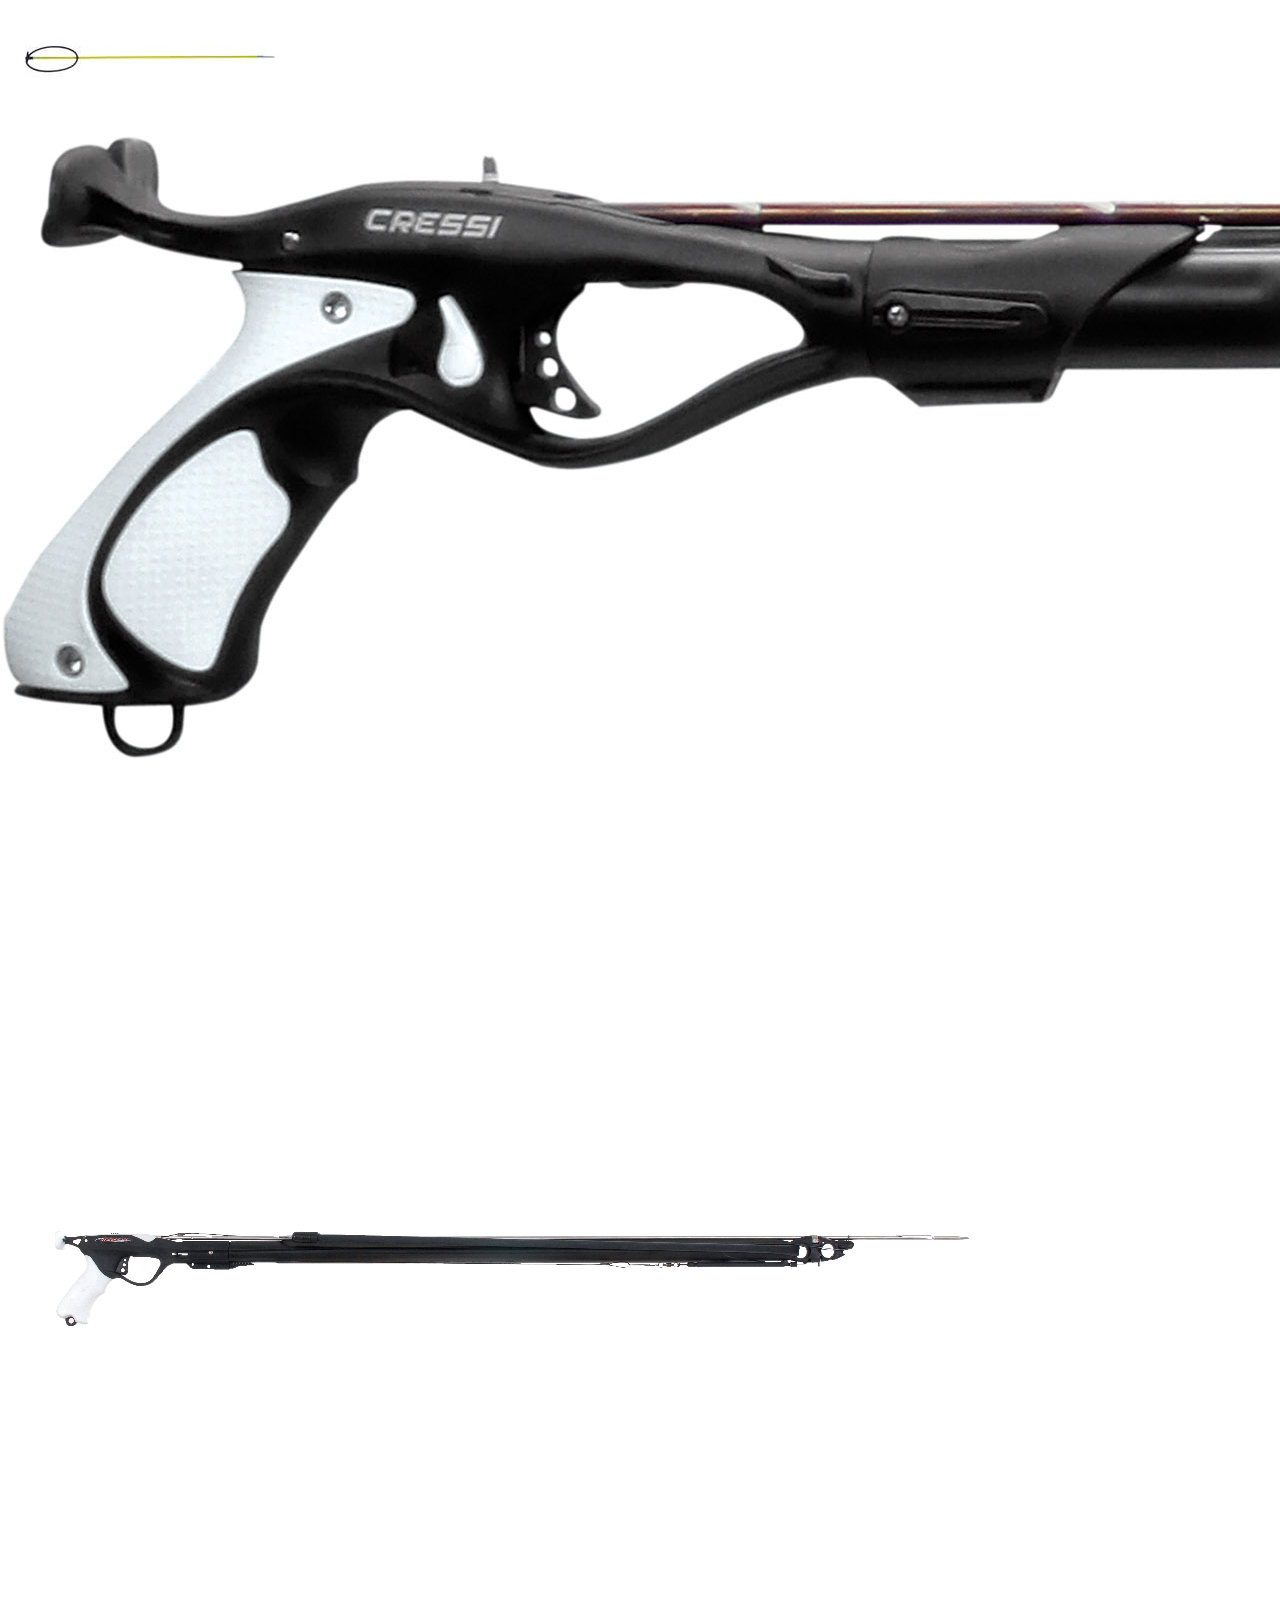
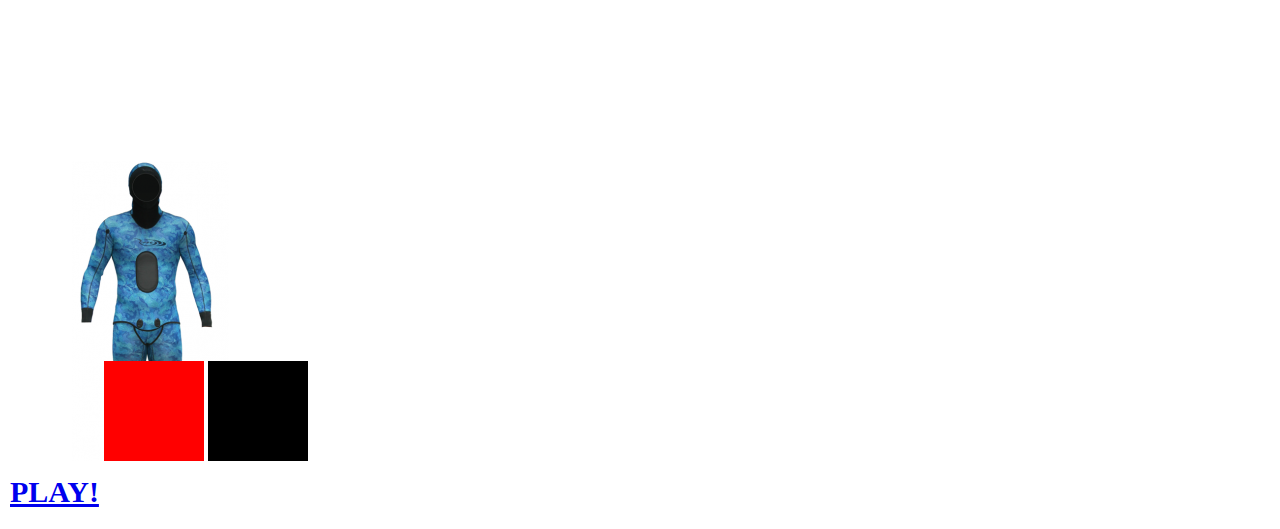
==== mock-ups/html/spearfish/spear.html @ 3be46181 "Homework" ====
<html>
  <head>
  <link rel="stylesheet" href="style.css">
  <script src="https://ajax.googleapis.com/ajax/libs/jquery/2.1.3/jquery.min.js"></script>
  </head>

  <body>
    <div id="guns">
      <img src="assets/spear.png" alt="spear" id="gun2" class="spear">
      <img src="assets/spear.jpg" alt="spear" id="gun1" class="spear">
      <img src="assets/gun.png" alt="spear" id="gun3" class="spear">
    </div>

    <div id="suits">
      <div id="bluesuit"><img src="assets/bluesuit.png" alt="spear"class="blue"></div>
      <div id="greensuit"></div>
      <div id="brownsuit"></div>
    </div>

    <a href="index.html" id="link"><h1>PLAY!</h1></a>

    <script type="text/javascript">


      $(document).ready(function(){
        console.log("ready!");

        var suitType = "1";
        var spearType = "1";

        $("#guns img").on("click", function(){
            spearType = this.id;
            console.log("spearType: "+spearType);
            console.log("this id: "+this.id);
            $("#link").attr("href", "index.html?spear="+spearType+"&suit="+suitType);
        })


        $("#suits div").on("click", function(){
            suitType = this.id;
            console.log("suitType: "+suitType);
            console.log("this id: "+this.id);
            $("#link").attr("href", "index.html?spear="+spearType+"&suit="+suitType);
        })


        // $("#link").attr("href", "index.html?spear="+spearType+"&suit="+suitType);
      })
    </script>

  </body>
</html>
---- mock-ups/html/spearfish/style.css ----
body {
  padding: 0;
  margin: 0;

}


#game {
  position: relative;
  display: inline-block;
  width: 1590px;
  height: 700px;
  overflow: hidden;
  cursor: crosshair;
}

#guns{
  position: relative;
}

div#suits div{
  width: 100px;
  height: 100px;
  display: inline-block;
}

#bluesuit{
  width: 50px;
  height: 50px;
}

#greensuit{
  background: red;
}

#brownsuit{
  background: black;
}

/*#container{
  font-family: 'Oswald', sans-serif;
  position: relative;
  width: 1210px;
  height: 700px;
  margin: 10px;
  margin-top: 50px;
}

#gamenav{
  vertical-align: top;
  position: relative;
  display: inline-block;
  width: 200px;
  height: 700px;
}*/

h1{
  font-size: 30px;
  margin-left: 10px;
  margin-top: 10px;
  width: 160px;
}

h2{
  font-size: 15px;
  margin-left: 10px;
  margin-top: 10px;
  font-weight: 300;

}

#keys{
  position: absolute;
  left: 175px;
  top: 158px;
  width: 25px;
}


#sky{
/*position: absolute;*/
background-image: url("assets/underwater.jpg");
top: 0%;
height: 100%;
width: 100%;
}

#water{
position: absolute;
background-image: url("assets/underwater.jpg");
top: 30%;
height: 100%;
width: 100%;
}

#Boat{
  position: absolute;
  left: 90px;
  top: 10px;
  width: 500px;
}

#diver{
  position: absolute;
  left: 200px;
  top: 400px;
  width: 200px;
}

#gun{
  position: absolute;
  left: 250px;
  top: 522px;
  width: 200px;
}


.fish{
  width: 8%;
  position: absolute;
}
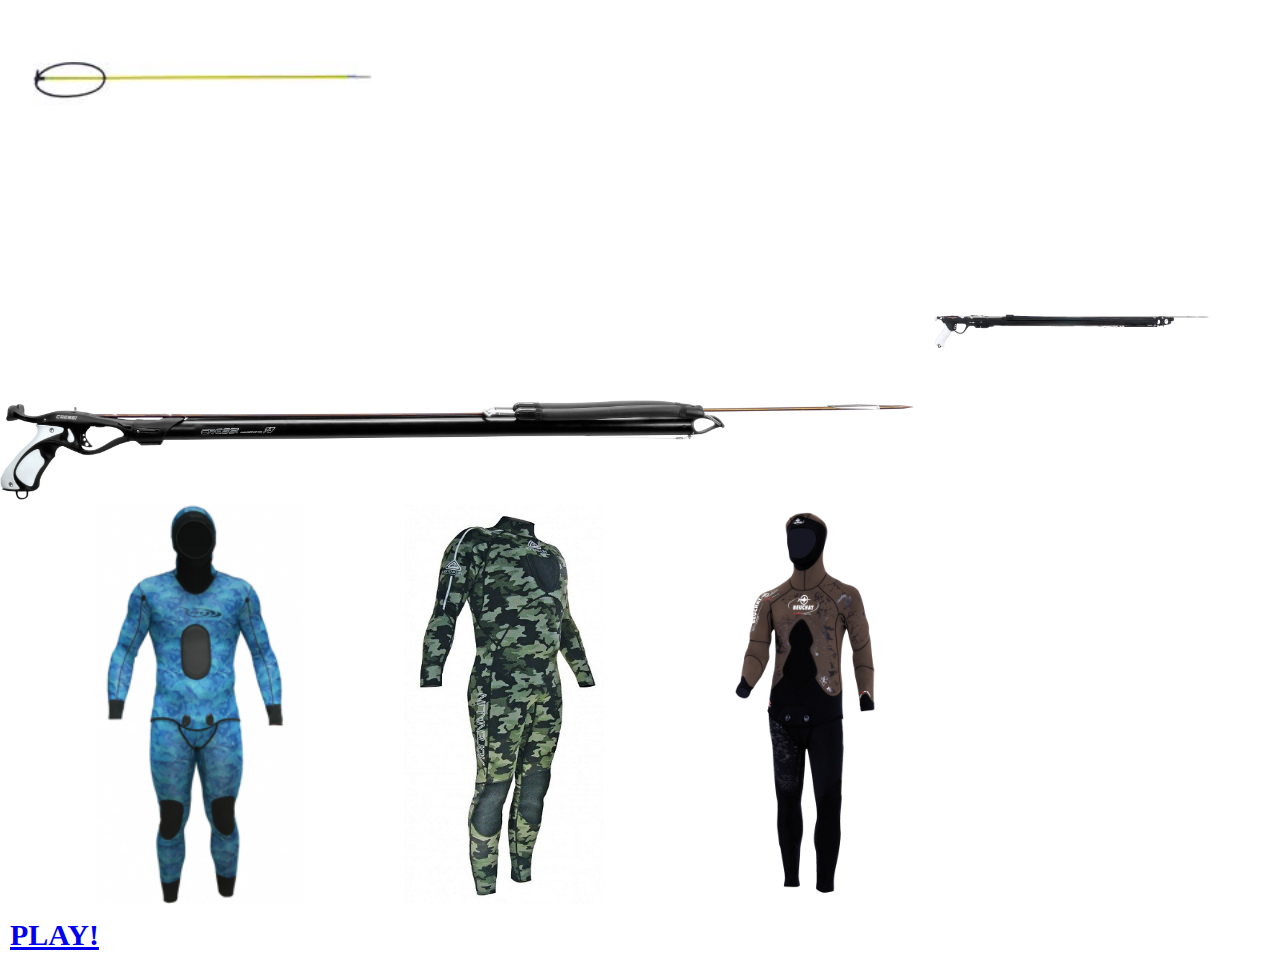
==== commit fc6ccdb7: "homework" ====
--- a/mock-ups/html/spearfish/spear.html
+++ b/mock-ups/html/spearfish/spear.html
@@ -12,9 +12,9 @@
     </div>
 
     <div id="suits">
-      <div id="bluesuit"><img src="assets/bluesuit.png" alt="spear"class="blue"></div>
-      <div id="greensuit"></div>
-      <div id="brownsuit"></div>
+      <img src="assets/bluesuit.png" alt="spear"id="bluesuit" class="blue">
+      <img src="assets/greensuit.jpg" alt="spear" id="greensuit" class="green">
+      <img src="assets/brownsuit.png" alt="spear" id="brownsuit" class="brown">
     </div>
 
     <a href="index.html" id="link"><h1>PLAY!</h1></a>
--- a/mock-ups/html/spearfish/style.css
+++ b/mock-ups/html/spearfish/style.css
@@ -14,27 +14,44 @@
   cursor: crosshair;
 }
 
-#guns{
-  position: relative;
+
+#gun1{
+width: auto;
+height: 100px;
 }
 
-div#suits div{
+#gun2{
+width: auto;
+height: 150px;
+}
+
+#gun3{
+width: 300;
+height: 350px;
+}
+
+#suits div{
   width: 100px;
   height: 100px;
   display: inline-block;
 }
 
 #bluesuit{
-  width: 50px;
-  height: 50px;
+  position: relative;
+  width: 400px;
+  height: 400px;
 }
 
 #greensuit{
-  background: red;
+  position: relative;
+  width: 200px;
+  height: 400px;
 }
 
 #brownsuit{
-  background: black;
+  position: relative;
+  width: 400px;
+  height: 400px;
 }
 
 /*#container{
